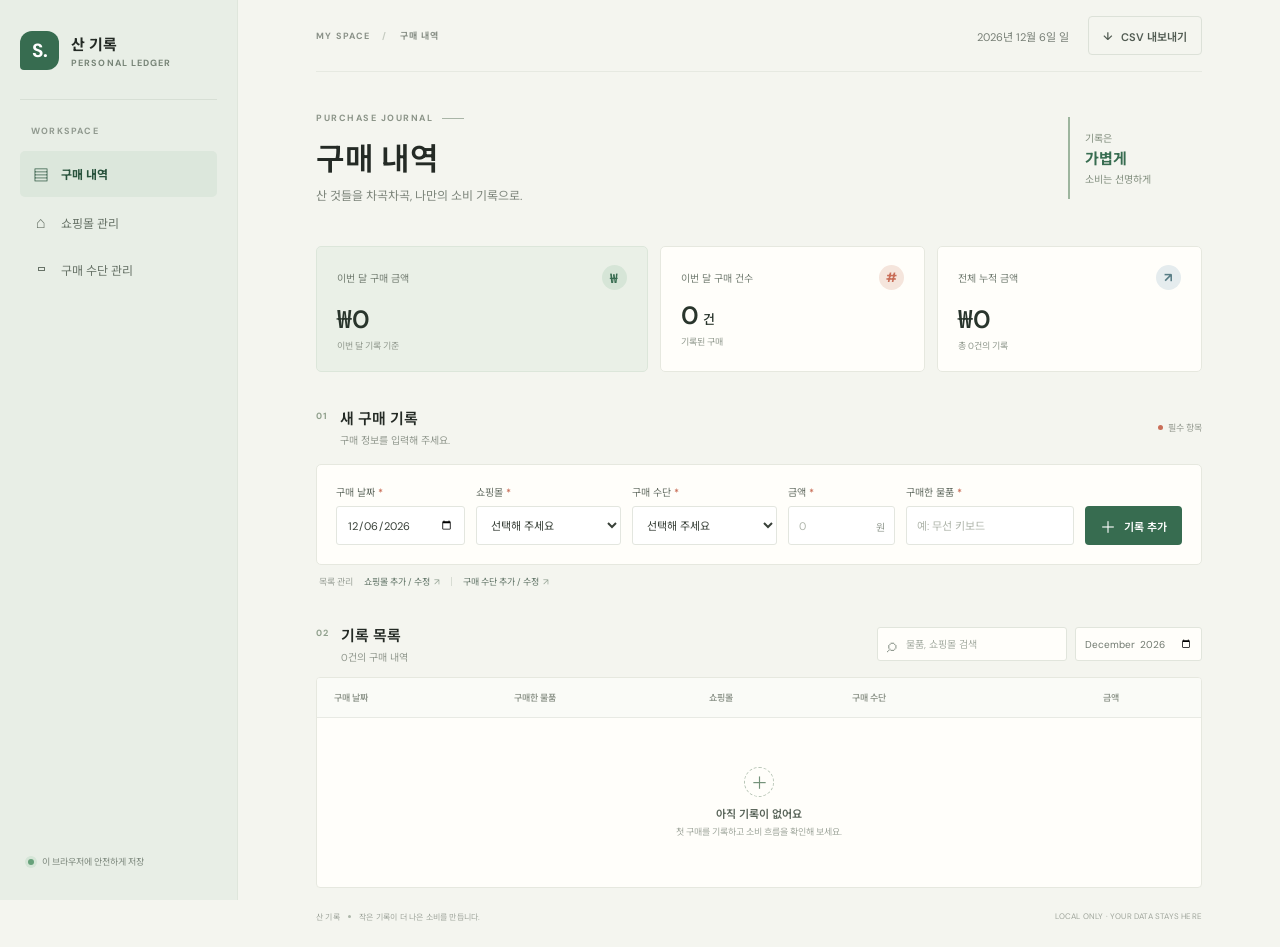
==== index.html @ e81015a6 "Build purchase journal site" ====
<!doctype html>
<html lang="ko">
  <head>
    <meta charset="UTF-8" />
    <meta name="viewport" content="width=device-width, initial-scale=1.0" />
    <meta name="theme-color" content="#f4f5ef" />
    <title>산 기록 | 구매 장부</title>
    <link rel="preconnect" href="https://fonts.googleapis.com" />
    <link rel="preconnect" href="https://fonts.gstatic.com" crossorigin />
    <link href="https://fonts.googleapis.com/css2?family=DM+Sans:wght@400;500;600;700&family=Noto+Sans+KR:wght@400;500;600;700&display=swap" rel="stylesheet" />
    <link rel="stylesheet" href="styles.css" />
    <script src="app.js" defer></script>
  </head>
  <body>
    <div class="app-shell">
      <aside class="sidebar">
        <a class="brand" href="#top" aria-label="산 기록 홈">
          <span class="brand-mark">S.</span>
          <span class="brand-copy"><strong>산 기록</strong><small>PERSONAL LEDGER</small></span>
        </a>
        <div class="sidebar-rule"></div>
        <p class="side-label">WORKSPACE</p>
        <a class="side-link active" href="#records"><span class="side-icon">▤</span>구매 내역</a>
        <button class="side-link" id="manage-shops-side"><span class="side-icon">⌂</span>쇼핑몰 관리</button>
        <button class="side-link" id="manage-cards-side"><span class="side-icon">▭</span>구매 수단 관리</button>
        <div class="sidebar-bottom">
          <span class="status-dot"></span>
          <span>이 브라우저에 안전하게 저장</span>
        </div>
      </aside>

      <main class="main-content" id="top">
        <header class="topbar">
          <div class="breadcrumb">MY SPACE <span>/</span> 구매 내역</div>
          <div class="topbar-actions">
            <span class="today-label" id="today-label"></span>
            <button class="button button-quiet" id="export-button" type="button"><span aria-hidden="true">↓</span> CSV 내보내기</button>
          </div>
        </header>

        <section class="page-heading" id="records">
          <div>
            <p class="eyebrow">PURCHASE JOURNAL <span class="eyebrow-line"></span></p>
            <h1>구매 내역</h1>
            <p class="heading-description">산 것들을 차곡차곡, 나만의 소비 기록으로.</p>
          </div>
          <div class="heading-stamp"><span>기록은</span><strong>가볍게</strong><span>소비는 선명하게</span></div>
        </section>

        <section class="summary-grid" aria-label="구매 요약">
          <article class="summary-panel summary-primary">
            <div class="summary-top"><span>이번 달 구매 금액</span><span class="summary-glyph">₩</span></div>
            <strong class="summary-value" id="month-total">₩0</strong>
            <span class="summary-note" id="month-caption">이번 달 기록 기준</span>
          </article>
          <article class="summary-panel">
            <div class="summary-top"><span>이번 달 구매 건수</span><span class="summary-glyph glyph-coral">#</span></div>
            <strong class="summary-value" id="month-count">0<span class="value-unit">건</span></strong>
            <span class="summary-note">기록된 구매</span>
          </article>
          <article class="summary-panel">
            <div class="summary-top"><span>전체 누적 금액</span><span class="summary-glyph glyph-blue">↗</span></div>
            <strong class="summary-value" id="all-total">₩0</strong>
            <span class="summary-note" id="all-caption">전체 기록 기준</span>
          </article>
        </section>

        <section class="entry-section" aria-labelledby="entry-title">
          <div class="section-heading">
            <div class="section-title-wrap"><span class="section-index">01</span><div><h2 id="entry-title">새 구매 기록</h2><p>구매 정보를 입력해 주세요.</p></div></div>
            <span class="required-note"><i></i> 필수 항목</span>
          </div>
          <form id="purchase-form" class="purchase-form">
            <label class="field field-date"><span>구매 날짜 <b>*</b></span><input id="purchase-date" name="date" type="date" required /></label>
            <label class="field"><span>쇼핑몰 <b>*</b></span><select id="purchase-shop" name="shop" required></select></label>
            <label class="field"><span>구매 수단 <b>*</b></span><select id="purchase-card" name="card" required></select></label>
            <label class="field field-amount"><span>금액 <b>*</b></span><div class="amount-input"><input id="purchase-amount" name="amount" type="number" min="1" step="1" placeholder="0" required /><span>원</span></div></label>
            <label class="field field-product"><span>구매한 물품 <b>*</b></span><input id="purchase-product" name="product" type="text" maxlength="100" placeholder="예: 무선 키보드" required /></label>
            <button class="button button-primary submit-button" id="submit-button" type="submit"><span aria-hidden="true">＋</span> 기록 추가</button>
            <button class="button button-cancel hidden" id="cancel-edit" type="button">수정 취소</button>
          </form>
          <div class="form-manage-links"><span>목록 관리</span><button type="button" id="manage-shops-inline">쇼핑몰 추가 / 수정 <span>↗</span></button><i></i><button type="button" id="manage-cards-inline">구매 수단 추가 / 수정 <span>↗</span></button></div>
        </section>

        <section class="records-section" aria-labelledby="records-title">
          <div class="section-heading records-heading">
            <div class="section-title-wrap"><span class="section-index">02</span><div><h2 id="records-title">기록 목록</h2><p><span id="visible-count">0</span>건의 구매 내역</p></div></div>
            <div class="filters">
              <label class="filter-search"><span aria-hidden="true">⌕</span><input id="search-input" type="search" placeholder="물품, 쇼핑몰 검색" aria-label="물품 또는 쇼핑몰 검색" /></label>
              <input id="month-filter" class="month-filter" type="month" aria-label="월별 필터" />
            </div>
          </div>
          <div class="table-wrap">
            <table>
              <thead><tr><th>구매 날짜</th><th>구매한 물품</th><th>쇼핑몰</th><th>구매 수단</th><th class="align-right">금액</th><th aria-label="관리"></th></tr></thead>
              <tbody id="records-body"></tbody>
            </table>
            <div class="empty-state" id="empty-state"><span class="empty-mark">＋</span><strong>아직 기록이 없어요</strong><p>첫 구매를 기록하고 소비 흐름을 확인해 보세요.</p></div>
          </div>
        </section>
        <footer class="page-footer"><span>산 기록 <i></i> 작은 기록이 더 나은 소비를 만듭니다.</span><span>LOCAL ONLY · YOUR DATA STAYS HERE</span></footer>
      </main>
    </div>

    <dialog class="manager-dialog" id="manager-dialog" aria-labelledby="manager-title">
      <div class="dialog-header"><div><p class="eyebrow">SETTINGS <span class="eyebrow-line"></span></p><h2 id="manager-title">목록 관리</h2></div><button class="icon-button" id="close-manager" type="button" aria-label="닫기">×</button></div>
      <div class="manager-tabs" role="tablist" aria-label="관리 항목"><button class="manager-tab active" id="shop-tab" type="button" role="tab">쇼핑몰</button><button class="manager-tab" id="card-tab" type="button" role="tab">구매 수단</button></div>
      <form class="manager-form" id="manager-form"><label class="visually-hidden" for="manager-name">이름</label><input id="manager-name" type="text" maxlength="40" placeholder="이름 입력" required /><button class="button button-primary" id="manager-submit" type="submit">추가</button></form>
      <p class="manager-hint" id="manager-hint"></p>
      <ul class="manager-list" id="manager-list"></ul>
    </dialog>
    <div class="toast" id="toast" role="status" aria-live="polite"></div>
  </body>
</html>
---- styles.css ----
:root {
  font-family: "DM Sans", "Noto Sans KR", sans-serif;
  color: #242a25;
  background: #f4f5ef;
  font-synthesis: none;
  text-rendering: optimizeLegibility;
  --ink: #242a25;
  --muted: #858b82;
  --line: #e4e7de;
  --paper: #fffefa;
  --green: #376c50;
  --green-dark: #28523c;
  --mint: #e7eee5;
  --coral: #c96e58;
}

* { box-sizing: border-box; }
body { margin: 0; min-width: 320px; background: #f4f5ef; }
button, input, select { font: inherit; }
button { cursor: pointer; }
.app-shell { min-height: 100vh; }
.sidebar { position: fixed; inset: 0 auto 0 0; z-index: 2; display: flex; width: 238px; flex-direction: column; padding: 31px 20px 20px; background: #e8eee6; border-right: 1px solid #dfe6dc; }
.brand { display: flex; align-items: center; gap: 12px; color: inherit; text-decoration: none; }
.brand-mark { display: grid; width: 39px; height: 39px; place-items: center; border-radius: 12px 12px 12px 4px; background: var(--green); color: white; font-size: 19px; font-weight: 700; }
.brand-copy { display: grid; gap: 2px; }
.brand-copy strong { font-size: 15px; letter-spacing: 0; }
.brand-copy small { color: #778477; font-size: 9px; font-weight: 700; letter-spacing: 1.1px; }
.sidebar-rule { height: 1px; margin: 29px 0 25px; background: #d7dfd5; }
.side-label { margin: 0 0 12px 11px; color: #90998f; font-size: 9px; font-weight: 700; letter-spacing: 1.2px; }
.side-link { display: flex; width: 100%; align-items: center; gap: 12px; margin: 2px 0; padding: 11px 12px; border: 0; border-radius: 5px; background: transparent; color: #687368; text-align: left; font-size: 12px; text-decoration: none; }
.side-link.active { background: #dce7dc; color: var(--green-dark); font-weight: 700; }
.side-link:hover { background: #dfe8de; color: var(--green-dark); }
.side-icon { display: inline-grid; width: 17px; place-items: center; font-size: 16px; }
.sidebar-bottom { display: flex; align-items: center; gap: 8px; margin-top: auto; padding: 12px 8px; color: #7d887d; font-size: 9px; }
.status-dot { width: 6px; height: 6px; border-radius: 50%; background: #67a17a; box-shadow: 0 0 0 3px #d5e5d7; }
.main-content { max-width: 1440px; min-height: 100vh; margin-left: 238px; padding: 0 6.1% 25px; }
.topbar { display: flex; height: 72px; align-items: center; justify-content: space-between; border-bottom: 1px solid #e6e9e1; }
.breadcrumb { color: #8a9188; font-size: 9px; font-weight: 700; letter-spacing: 1.15px; }
.breadcrumb span { margin: 0 9px; color: #c5cbc1; }
.topbar-actions { display: flex; align-items: center; gap: 19px; }
.today-label { color: #777f76; font-size: 11px; }
.button { display: inline-flex; min-height: 39px; align-items: center; justify-content: center; gap: 8px; padding: 0 14px; border: 1px solid transparent; border-radius: 4px; font-size: 11px; font-weight: 600; transition: background .16s ease, transform .16s ease; }
.button:active { transform: translateY(1px); }
.button-quiet { border-color: #dce1d8; background: transparent; color: #505a51; }
.button-quiet:hover { background: white; }
.button-primary { background: var(--green); color: white; }
.button-primary:hover { background: var(--green-dark); }
.page-heading { display: flex; min-height: 174px; align-items: center; justify-content: space-between; padding: 15px 0 17px; animation: settle-in .45s ease both; }
.eyebrow { display: flex; align-items: center; gap: 9px; margin: 0 0 10px; color: #8b9488; font-size: 9px; font-weight: 700; letter-spacing: 1.5px; }
.eyebrow-line { display: inline-block; width: 22px; height: 1px; background: #a9b5a7; }
h1, h2, p { margin-top: 0; }
h1 { margin-bottom: 6px; font-size: 31px; font-weight: 600; letter-spacing: 0; }
.heading-description { margin: 0; color: #7d857b; font-size: 12px; }
.heading-stamp { display: grid; min-width: 134px; gap: 2px; padding: 13px 15px; border-left: 2px solid #9db59e; color: #849080; font-size: 10px; }
.heading-stamp strong { color: var(--green); font-size: 15px; font-weight: 700; }
.summary-grid { display: grid; grid-template-columns: 1.25fr 1fr 1fr; gap: 12px; animation: settle-in .45s .06s ease both; }
.summary-panel { min-height: 126px; padding: 18px 20px; border: 1px solid #e6e8df; border-radius: 5px; background: var(--paper); }
.summary-primary { border-color: #dce6da; background: #eaf0e7; }
.summary-top { display: flex; align-items: center; justify-content: space-between; color: #737d72; font-size: 10px; }
.summary-glyph { display: grid; width: 25px; height: 25px; place-items: center; border-radius: 50%; background: #d6e5d7; color: var(--green); font-size: 13px; font-weight: 700; }
.glyph-coral { background: #f5e5dc; color: var(--coral); }
.glyph-blue { background: #e5ecee; color: #587d85; }
.summary-value { display: block; margin-top: 9px; color: #29352c; font-size: 25px; font-weight: 600; }
.value-unit { margin-left: 4px; font-size: 13px; font-weight: 500; }
.summary-note { display: block; margin-top: 3px; color: #91998e; font-size: 9px; }
.entry-section, .records-section { margin-top: 35px; }
.section-heading { display: flex; align-items: center; justify-content: space-between; margin-bottom: 17px; }
.section-title-wrap { display: flex; align-items: center; gap: 12px; }
.section-index { align-self: flex-start; padding-top: 3px; color: #91a18e; font-size: 9px; font-weight: 700; letter-spacing: .8px; }
.section-title-wrap h2 { margin: 0 0 3px; font-size: 15px; font-weight: 600; }
.section-title-wrap p { margin: 0; color: #91988e; font-size: 10px; }
.required-note { color: #959b91; font-size: 9px; }
.required-note i { display: inline-block; width: 5px; height: 5px; margin-right: 3px; border-radius: 50%; background: var(--coral); vertical-align: 1px; }
.purchase-form { display: grid; grid-template-columns: 1fr 1.12fr 1.12fr .83fr 1.3fr auto; align-items: end; gap: 11px; padding: 19px; border: 1px solid #e6e8df; border-radius: 5px; background: var(--paper); }
.field { display: grid; min-width: 0; gap: 7px; color: #646d63; font-size: 10px; }
.field b { color: var(--coral); font-weight: 600; }
.field input, .field select, .manager-form input { width: 100%; height: 39px; min-width: 0; padding: 0 10px; border: 1px solid #e3e6df; border-radius: 3px; outline: 0; background: #fff; color: #394139; font-size: 11px; }
.field input:focus, .field select:focus, .manager-form input:focus, .filter-search:focus-within, .month-filter:focus { border-color: #91ae95; box-shadow: 0 0 0 2px #e6efe6; }
.field input::placeholder, .manager-form input::placeholder { color: #b0b6ac; }
.amount-input { position: relative; }
.amount-input input { padding-right: 28px; }
.amount-input span { position: absolute; top: 13px; right: 10px; color: #929a90; font-size: 10px; }
.submit-button { white-space: nowrap; }
.submit-button span { font-size: 16px; font-weight: 400; }
.button-cancel { border-color: #dce1d8; background: #fff; color: #596259; }
.hidden { display: none !important; }
.form-manage-links { display: flex; align-items: center; gap: 11px; margin: 10px 0 0 3px; color: #9aa198; font-size: 9px; }
.form-manage-links button { padding: 0; border: 0; background: transparent; color: #627568; font-size: 9px; }
.form-manage-links button:hover { color: var(--green-dark); text-decoration: underline; }
.form-manage-links button span { margin-left: 2px; color: #92a092; }
.form-manage-links i { width: 1px; height: 9px; background: #d7dcd3; }
.records-section { margin-top: 36px; }
.records-heading { margin-bottom: 13px; }
.filters { display: flex; align-items: center; gap: 8px; }
.filter-search { display: flex; width: 190px; height: 34px; align-items: center; gap: 7px; padding: 0 9px; border: 1px solid #e1e5dc; border-radius: 3px; background: #fffefa; color: #939c92; }
.filter-search span { font-size: 19px; line-height: 1; }
.filter-search input { width: 100%; min-width: 0; border: 0; outline: 0; background: transparent; color: #414a41; font-size: 10px; }
.filter-search input::placeholder { color: #a6ada3; }
.month-filter { height: 34px; padding: 0 8px; border: 1px solid #e1e5dc; border-radius: 3px; outline: 0; background: #fffefa; color: #70796f; font-size: 10px; }
.table-wrap { min-height: 210px; overflow-x: auto; border: 1px solid #e6e8df; border-radius: 4px; background: var(--paper); }
table { width: 100%; border-collapse: collapse; text-align: left; }
thead { background: #fafbf7; }
th { height: 39px; padding: 0 13px; border-bottom: 1px solid #e8eae4; color: #92998f; font-size: 9px; font-weight: 600; white-space: nowrap; }
td { height: 49px; padding: 0 13px; border-bottom: 1px solid #eef0ea; color: #626b61; font-size: 10px; white-space: nowrap; }
tbody tr:last-child td { border-bottom: 0; }
tbody tr:hover { background: #fbfcf8; }
th:first-child, td:first-child { padding-left: 17px; }
th:last-child, td:last-child { padding-right: 11px; }
.product-cell { color: #343d35; font-weight: 600; }
.store-label { display: inline-flex; align-items: center; padding: 4px 7px; border-radius: 3px; background: #f0f3ed; color: #637464; font-size: 9px; }
.card-label { color: #7c847a; }
.align-right { text-align: right; }
.amount-cell { text-align: right; color: #38443a; font-weight: 600; }
.row-actions { display: flex; justify-content: flex-end; gap: 4px; }
.row-actions button { padding: 5px 7px; border: 0; border-radius: 3px; background: transparent; color: #8e978c; font-size: 9px; }
.row-actions button:hover { background: #edf2eb; color: var(--green-dark); }
.empty-state { display: grid; min-height: 169px; align-content: center; justify-items: center; padding: 18px; color: #7e887d; }
.empty-mark { display: grid; width: 30px; height: 30px; margin-bottom: 8px; place-items: center; border: 1px dashed #b6c4b5; border-radius: 50%; color: #729078; font-size: 17px; }
.empty-state strong { color: #596459; font-size: 11px; font-weight: 600; }
.empty-state p { margin: 4px 0 0; color: #a0a79d; font-size: 9px; }
.page-footer { display: flex; justify-content: space-between; margin-top: 23px; color: #a0a69d; font-size: 8px; letter-spacing: .2px; }
.page-footer i { display: inline-block; width: 3px; height: 3px; margin: 0 6px 2px; border-radius: 50%; background: #adb7aa; }
.manager-dialog { width: min(460px, calc(100vw - 32px)); max-height: min(680px, calc(100vh - 40px)); padding: 24px; border: 1px solid #e4e8df; border-radius: 6px; background: #fffefa; color: var(--ink); box-shadow: 0 18px 70px #2737292b; }
.manager-dialog::backdrop { background: #28332d66; backdrop-filter: blur(2px); }
.dialog-header { display: flex; align-items: flex-start; justify-content: space-between; }
.dialog-header h2 { margin: 0; font-size: 20px; font-weight: 600; }
.dialog-header .eyebrow { margin-bottom: 6px; }
.icon-button { display: grid; width: 31px; height: 31px; place-items: center; border: 1px solid #e5e8e1; border-radius: 4px; background: white; color: #747d73; font-size: 20px; }
.manager-tabs { display: flex; gap: 18px; margin: 22px 0 14px; border-bottom: 1px solid #e7e9e3; }
.manager-tab { position: relative; padding: 0 0 10px; border: 0; background: transparent; color: #929a90; font-size: 11px; }
.manager-tab.active { color: var(--green-dark); font-weight: 700; }
.manager-tab.active::after { position: absolute; right: 0; bottom: -1px; left: 0; height: 2px; background: var(--green); content: ""; }
.manager-form { display: grid; grid-template-columns: 1fr auto; gap: 8px; }
.manager-form input { height: 40px; }
.manager-hint { min-height: 13px; margin: 8px 0 3px; color: #9ba298; font-size: 9px; }
.manager-list { display: grid; max-height: 320px; gap: 6px; overflow-y: auto; margin: 0; padding: 0; list-style: none; }
.manager-item { display: flex; min-height: 43px; align-items: center; justify-content: space-between; gap: 12px; padding: 6px 9px 6px 12px; border: 1px solid #eceee8; border-radius: 3px; color: #485248; font-size: 11px; }
.manager-item small { margin-left: 7px; color: #a1a79e; font-size: 9px; }
.manager-item-actions { display: flex; gap: 3px; }
.manager-item-actions button { padding: 5px 7px; border: 0; border-radius: 3px; background: transparent; color: #798378; font-size: 9px; }
.manager-item-actions button:hover { background: #edf2eb; }
.toast { position: fixed; right: 24px; bottom: 24px; z-index: 5; padding: 11px 15px; border-radius: 4px; background: #293d30; color: white; font-size: 11px; opacity: 0; pointer-events: none; transform: translateY(8px); transition: opacity .2s ease, transform .2s ease; }
.toast.show { opacity: 1; transform: translateY(0); }
.visually-hidden { position: absolute; width: 1px; height: 1px; overflow: hidden; clip: rect(0, 0, 0, 0); white-space: nowrap; }
@keyframes settle-in { from { opacity: 0; transform: translateY(7px); } to { opacity: 1; transform: translateY(0); } }

@media (max-width: 1100px) {
  .sidebar { width: 205px; }
  .main-content { margin-left: 205px; padding-right: 4%; padding-left: 4%; }
  .purchase-form { grid-template-columns: repeat(3, minmax(0, 1fr)); }
  .submit-button, .button-cancel { align-self: end; }
}
@media (max-width: 760px) {
  .sidebar { position: relative; width: 100%; height: auto; flex-direction: row; align-items: center; padding: 12px 16px; border-right: 0; border-bottom: 1px solid #dfe6dc; }
  .brand-mark { width: 34px; height: 34px; }
  .sidebar-rule, .side-label, .sidebar-bottom { display: none; }
  .sidebar > .side-link { width: auto; margin-left: auto; padding: 9px 8px; font-size: 0; }
  .sidebar > .side-link + .side-link { margin-left: 2px; }
  .side-icon { font-size: 16px; }
  .main-content { margin-left: 0; padding: 0 18px 22px; }
  .topbar { height: 57px; }
  .today-label { display: none; }
  .page-heading { min-height: 144px; }
  .heading-stamp { min-width: 100px; padding: 9px 10px; font-size: 9px; }
  .heading-stamp strong { font-size: 13px; }
  h1 { font-size: 27px; }
  .summary-grid { grid-template-columns: 1fr 1fr; gap: 8px; }
  .summary-panel { min-height: 110px; padding: 14px; }
  .summary-primary { grid-column: span 2; }
  .summary-value { font-size: 22px; }
  .entry-section, .records-section { margin-top: 28px; }
  .purchase-form { grid-template-columns: 1fr 1fr; padding: 14px; }
  .field-product { grid-column: span 2; }
  .submit-button, .button-cancel { min-height: 39px; }
  .section-heading.records-heading { align-items: flex-start; gap: 12px; flex-direction: column; }
  .filters { width: 100%; }
  .filter-search { flex: 1; width: auto; }
  .month-filter { width: 142px; }
  .table-wrap { min-height: 200px; }
  table { min-width: 700px; }
  .empty-state { min-width: 700px; }
  .page-footer { gap: 8px; flex-direction: column; }
}
@media (max-width: 400px) {
  .main-content { padding-right: 12px; padding-left: 12px; }
  .page-heading { min-height: 130px; }
  .heading-stamp { min-width: 85px; }
  .summary-top { font-size: 9px; }
  .purchase-form { gap: 9px; padding: 11px; }
  .field input, .field select { padding: 0 7px; font-size: 10px; }
  .button { padding: 0 10px; }
  .manager-dialog { padding: 19px; }
}
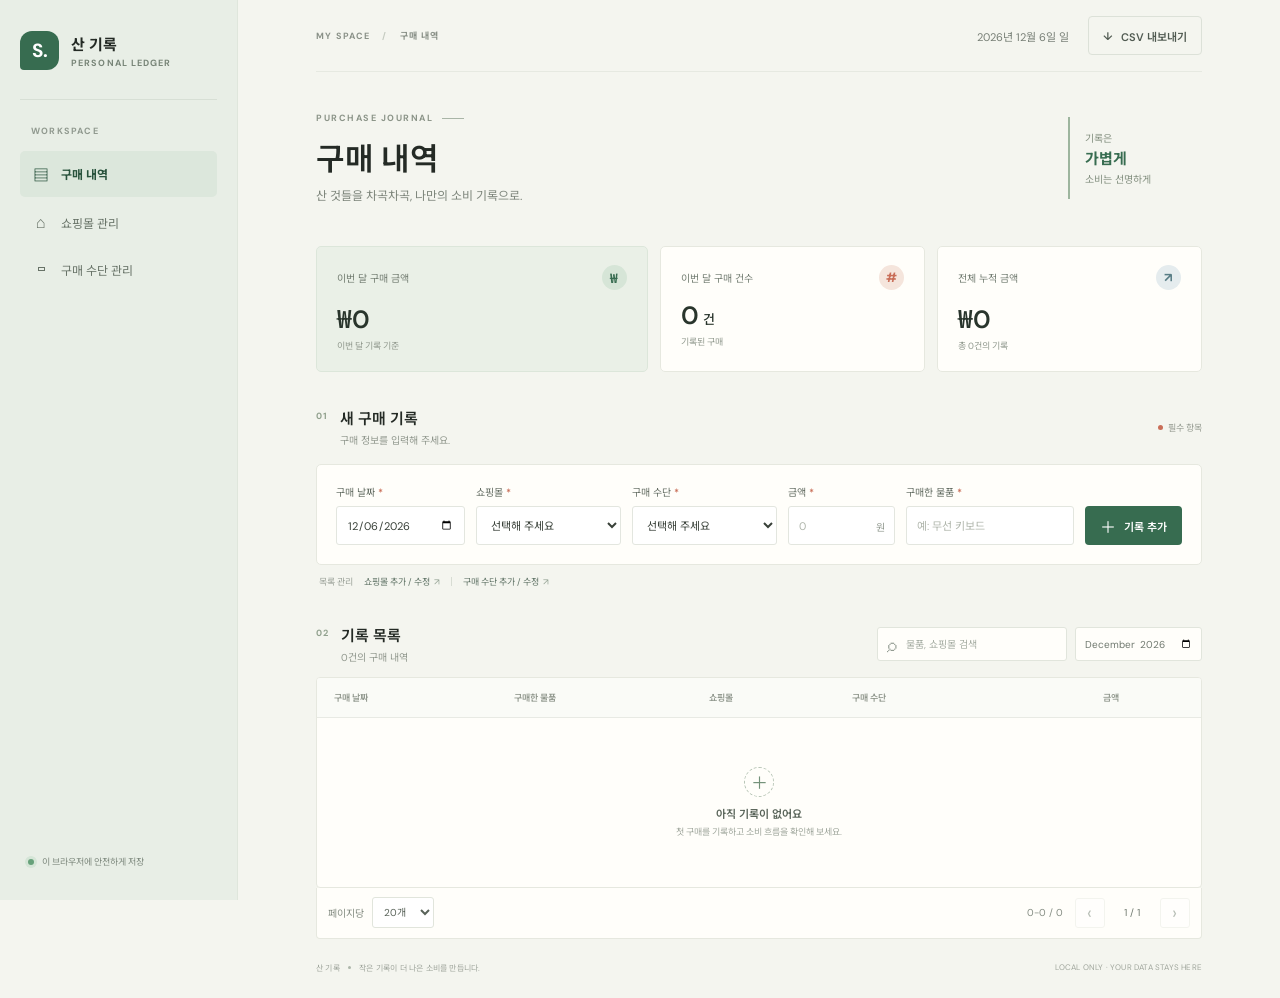
==== commit c00da5f8: "Add purchase list pagination" ====
--- a/index.html
+++ b/index.html
@@ -9,7 +9,7 @@
     <link rel="preconnect" href="https://fonts.gstatic.com" crossorigin />
     <link href="https://fonts.googleapis.com/css2?family=DM+Sans:wght@400;500;600;700&family=Noto+Sans+KR:wght@400;500;600;700&display=swap" rel="stylesheet" />
     <link rel="stylesheet" href="styles.css" />
-    <script src="app.js" defer></script>
+    <script src="app.js?v=pagination-1" defer></script>
   </head>
   <body>
     <div class="app-shell">
@@ -97,6 +97,15 @@
             </table>
             <div class="empty-state" id="empty-state"><span class="empty-mark">＋</span><strong>아직 기록이 없어요</strong><p>첫 구매를 기록하고 소비 흐름을 확인해 보세요.</p></div>
           </div>
+          <div class="pagination-bar" role="group" aria-label="기록 페이지 이동">
+            <label class="page-size-control"><span>페이지당</span><select id="page-size" aria-label="페이지당 표시 개수"><option value="20">20개</option><option value="50">50개</option><option value="100">100개</option></select></label>
+            <span class="page-range" id="page-range">0-0 / 0</span>
+            <nav class="pagination-actions" aria-label="기록 페이지">
+              <button class="page-button" id="previous-page" type="button" aria-label="이전 페이지" title="이전 페이지">‹</button>
+              <span class="page-number" id="page-number">1 / 1</span>
+              <button class="page-button" id="next-page" type="button" aria-label="다음 페이지" title="다음 페이지">›</button>
+            </nav>
+          </div>
         </section>
         <footer class="page-footer"><span>산 기록 <i></i> 작은 기록이 더 나은 소비를 만듭니다.</span><span>LOCAL ONLY · YOUR DATA STAYS HERE</span></footer>
       </main>
--- a/styles.css
+++ b/styles.css
@@ -118,6 +118,16 @@
 .empty-mark { display: grid; width: 30px; height: 30px; margin-bottom: 8px; place-items: center; border: 1px dashed #b6c4b5; border-radius: 50%; color: #729078; font-size: 17px; }
 .empty-state strong { color: #596459; font-size: 11px; font-weight: 600; }
 .empty-state p { margin: 4px 0 0; color: #a0a79d; font-size: 9px; }
+.pagination-bar { display: flex; min-height: 51px; align-items: center; justify-content: space-between; gap: 12px; padding: 8px 11px; border: 1px solid #e6e8df; border-top: 0; border-radius: 0 0 4px 4px; background: #fffefa; color: #858d83; font-size: 10px; }
+.page-size-control { display: inline-flex; align-items: center; gap: 8px; white-space: nowrap; }
+.page-size-control select { height: 31px; padding: 0 7px; border: 1px solid #e1e5dc; border-radius: 3px; outline: 0; background: #fff; color: #596359; font-size: 10px; }
+.page-size-control select:focus { border-color: #91ae95; box-shadow: 0 0 0 2px #e6efe6; }
+.page-range { margin-left: auto; white-space: nowrap; }
+.pagination-actions { display: inline-flex; align-items: center; gap: 8px; }
+.page-button { display: grid; width: 30px; height: 30px; place-items: center; border: 1px solid #e1e5dc; border-radius: 3px; background: #fff; color: #4f6252; font-size: 18px; line-height: 1; }
+.page-button:hover:not(:disabled) { border-color: #b7c8b7; background: #f3f7f1; }
+.page-button:disabled { cursor: default; opacity: .4; }
+.page-number { min-width: 39px; color: #6f786e; text-align: center; font-variant-numeric: tabular-nums; }
 .page-footer { display: flex; justify-content: space-between; margin-top: 23px; color: #a0a69d; font-size: 8px; letter-spacing: .2px; }
 .page-footer i { display: inline-block; width: 3px; height: 3px; margin: 0 6px 2px; border-radius: 50%; background: #adb7aa; }
 .manager-dialog { width: min(460px, calc(100vw - 32px)); max-height: min(680px, calc(100vh - 40px)); padding: 24px; border: 1px solid #e4e8df; border-radius: 6px; background: #fffefa; color: var(--ink); box-shadow: 0 18px 70px #2737292b; }
@@ -179,6 +189,9 @@
   .table-wrap { min-height: 200px; }
   table { min-width: 700px; }
   .empty-state { min-width: 700px; }
+  .pagination-bar { flex-wrap: wrap; gap: 8px; padding: 8px; }
+  .page-range { margin-left: auto; }
+  .pagination-actions { margin-left: auto; }
   .page-footer { gap: 8px; flex-direction: column; }
 }
 @media (max-width: 400px) {
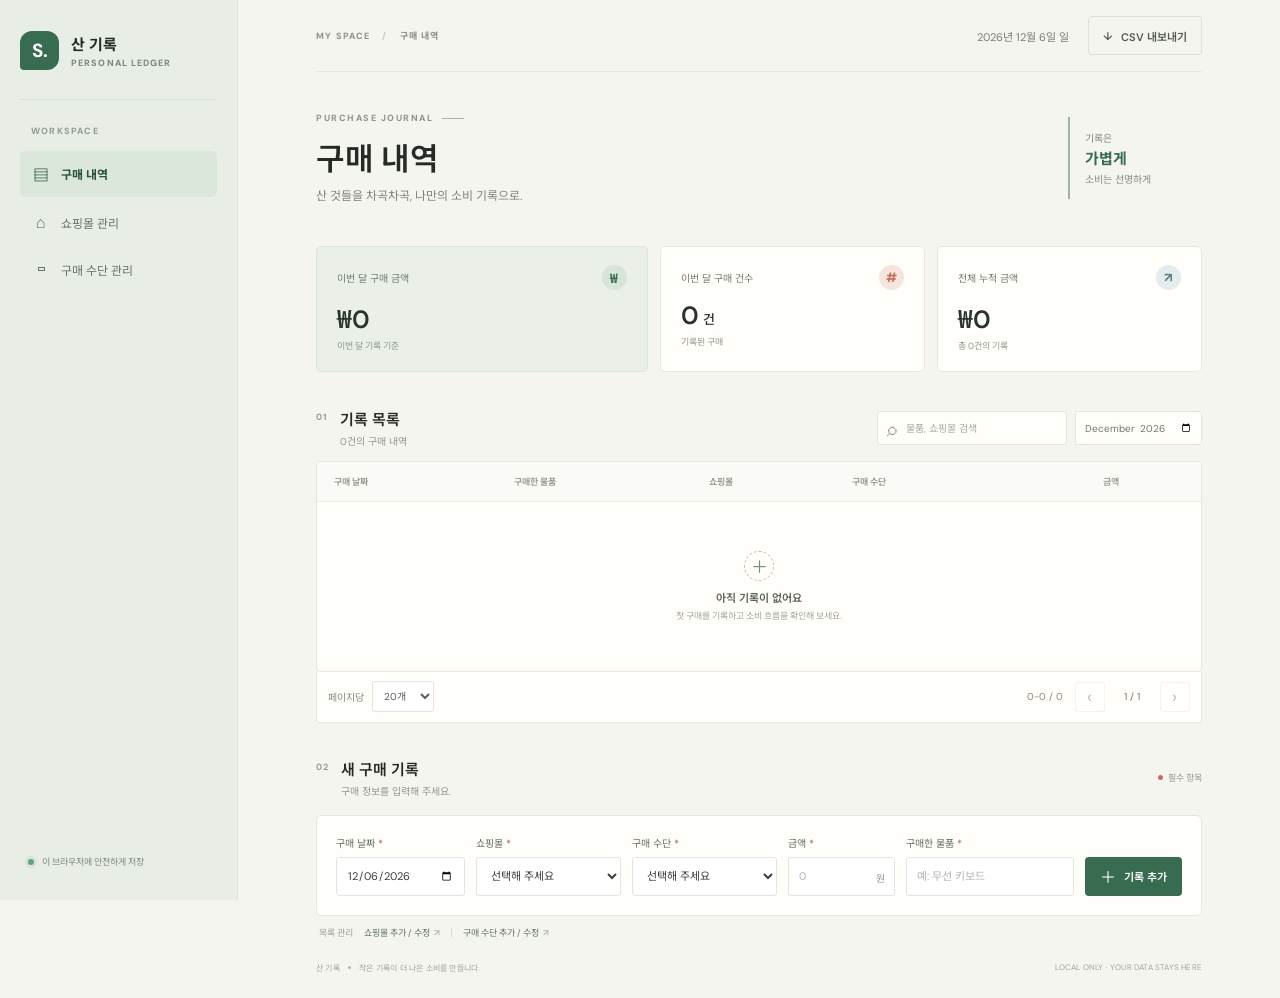
==== commit f2ede515: "Show purchase history before entry form" ====
--- a/index.html
+++ b/index.html
@@ -38,7 +38,7 @@
           </div>
         </header>
 
-        <section class="page-heading" id="records">
+        <section class="page-heading">
           <div>
             <p class="eyebrow">PURCHASE JOURNAL <span class="eyebrow-line"></span></p>
             <h1>구매 내역</h1>
@@ -65,26 +65,9 @@
           </article>
         </section>
 
-        <section class="entry-section" aria-labelledby="entry-title">
-          <div class="section-heading">
-            <div class="section-title-wrap"><span class="section-index">01</span><div><h2 id="entry-title">새 구매 기록</h2><p>구매 정보를 입력해 주세요.</p></div></div>
-            <span class="required-note"><i></i> 필수 항목</span>
-          </div>
-          <form id="purchase-form" class="purchase-form">
-            <label class="field field-date"><span>구매 날짜 <b>*</b></span><input id="purchase-date" name="date" type="date" required /></label>
-            <label class="field"><span>쇼핑몰 <b>*</b></span><select id="purchase-shop" name="shop" required></select></label>
-            <label class="field"><span>구매 수단 <b>*</b></span><select id="purchase-card" name="card" required></select></label>
-            <label class="field field-amount"><span>금액 <b>*</b></span><div class="amount-input"><input id="purchase-amount" name="amount" type="number" min="1" step="1" placeholder="0" required /><span>원</span></div></label>
-            <label class="field field-product"><span>구매한 물품 <b>*</b></span><input id="purchase-product" name="product" type="text" maxlength="100" placeholder="예: 무선 키보드" required /></label>
-            <button class="button button-primary submit-button" id="submit-button" type="submit"><span aria-hidden="true">＋</span> 기록 추가</button>
-            <button class="button button-cancel hidden" id="cancel-edit" type="button">수정 취소</button>
-          </form>
-          <div class="form-manage-links"><span>목록 관리</span><button type="button" id="manage-shops-inline">쇼핑몰 추가 / 수정 <span>↗</span></button><i></i><button type="button" id="manage-cards-inline">구매 수단 추가 / 수정 <span>↗</span></button></div>
-        </section>
-
-        <section class="records-section" aria-labelledby="records-title">
+        <section class="records-section" id="records" aria-labelledby="records-title">
           <div class="section-heading records-heading">
-            <div class="section-title-wrap"><span class="section-index">02</span><div><h2 id="records-title">기록 목록</h2><p><span id="visible-count">0</span>건의 구매 내역</p></div></div>
+            <div class="section-title-wrap"><span class="section-index">01</span><div><h2 id="records-title">기록 목록</h2><p><span id="visible-count">0</span>건의 구매 내역</p></div></div>
             <div class="filters">
               <label class="filter-search"><span aria-hidden="true">⌕</span><input id="search-input" type="search" placeholder="물품, 쇼핑몰 검색" aria-label="물품 또는 쇼핑몰 검색" /></label>
               <input id="month-filter" class="month-filter" type="month" aria-label="월별 필터" />
@@ -107,6 +90,23 @@
             </nav>
           </div>
         </section>
+
+        <section class="entry-section" aria-labelledby="entry-title">
+          <div class="section-heading">
+            <div class="section-title-wrap"><span class="section-index">02</span><div><h2 id="entry-title">새 구매 기록</h2><p>구매 정보를 입력해 주세요.</p></div></div>
+            <span class="required-note"><i></i> 필수 항목</span>
+          </div>
+          <form id="purchase-form" class="purchase-form">
+            <label class="field field-date"><span>구매 날짜 <b>*</b></span><input id="purchase-date" name="date" type="date" required /></label>
+            <label class="field"><span>쇼핑몰 <b>*</b></span><select id="purchase-shop" name="shop" required></select></label>
+            <label class="field"><span>구매 수단 <b>*</b></span><select id="purchase-card" name="card" required></select></label>
+            <label class="field field-amount"><span>금액 <b>*</b></span><div class="amount-input"><input id="purchase-amount" name="amount" type="number" min="1" step="1" placeholder="0" required /><span>원</span></div></label>
+            <label class="field field-product"><span>구매한 물품 <b>*</b></span><input id="purchase-product" name="product" type="text" maxlength="100" placeholder="예: 무선 키보드" required /></label>
+            <button class="button button-primary submit-button" id="submit-button" type="submit"><span aria-hidden="true">＋</span> 기록 추가</button>
+            <button class="button button-cancel hidden" id="cancel-edit" type="button">수정 취소</button>
+          </form>
+          <div class="form-manage-links"><span>목록 관리</span><button type="button" id="manage-shops-inline">쇼핑몰 추가 / 수정 <span>↗</span></button><i></i><button type="button" id="manage-cards-inline">구매 수단 추가 / 수정 <span>↗</span></button></div>
+        </section>
         <footer class="page-footer"><span>산 기록 <i></i> 작은 기록이 더 나은 소비를 만듭니다.</span><span>LOCAL ONLY · YOUR DATA STAYS HERE</span></footer>
       </main>
     </div>
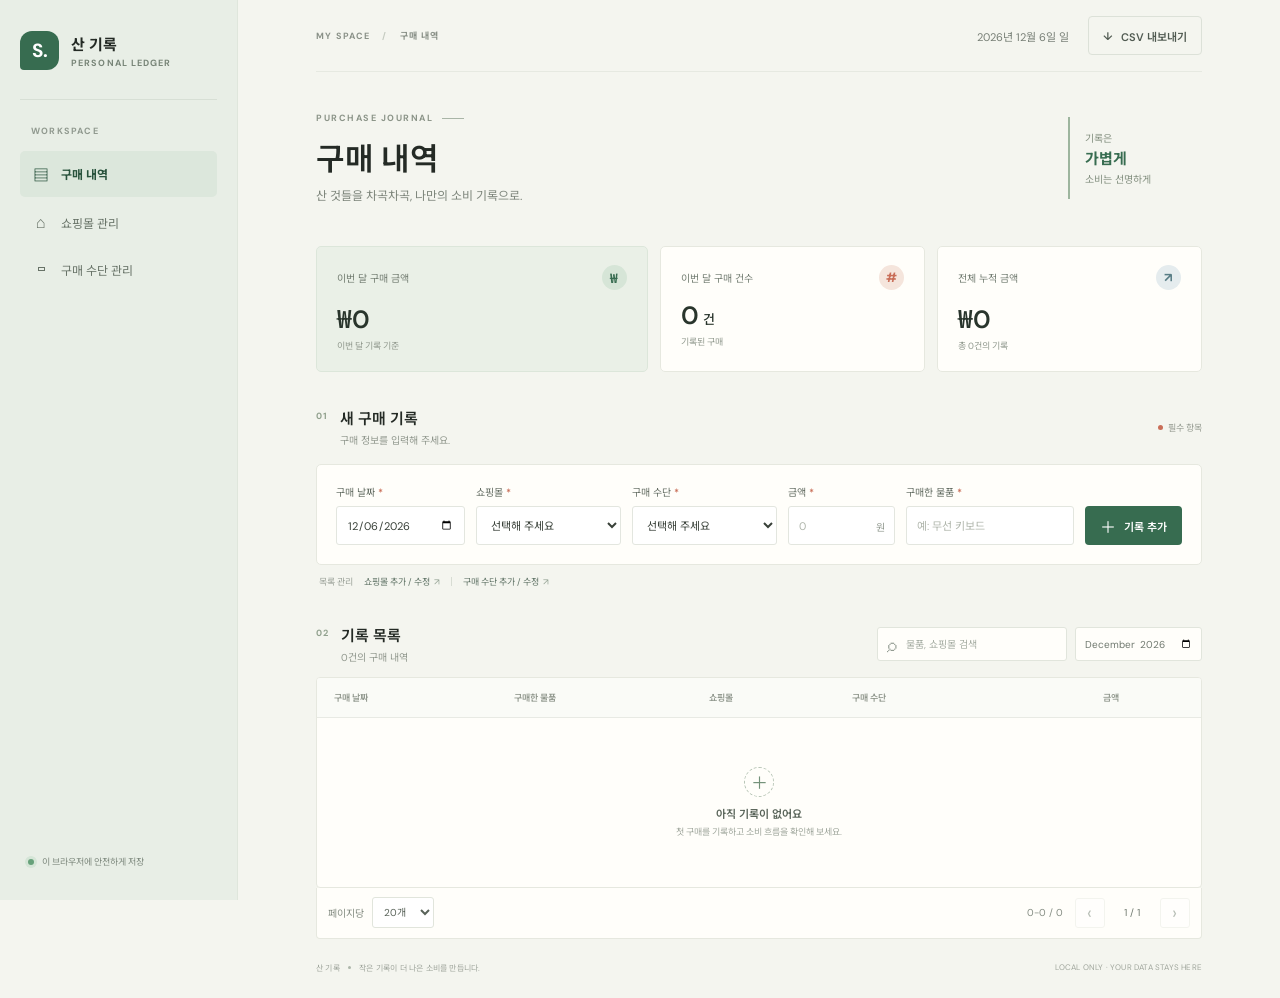
==== commit 41b7df3e: "Place purchase entry form above history" ====
--- a/index.html
+++ b/index.html
@@ -65,9 +65,26 @@
           </article>
         </section>
 
+        <section class="entry-section" aria-labelledby="entry-title">
+          <div class="section-heading">
+            <div class="section-title-wrap"><span class="section-index">01</span><div><h2 id="entry-title">새 구매 기록</h2><p>구매 정보를 입력해 주세요.</p></div></div>
+            <span class="required-note"><i></i> 필수 항목</span>
+          </div>
+          <form id="purchase-form" class="purchase-form">
+            <label class="field field-date"><span>구매 날짜 <b>*</b></span><input id="purchase-date" name="date" type="date" required /></label>
+            <label class="field"><span>쇼핑몰 <b>*</b></span><select id="purchase-shop" name="shop" required></select></label>
+            <label class="field"><span>구매 수단 <b>*</b></span><select id="purchase-card" name="card" required></select></label>
+            <label class="field field-amount"><span>금액 <b>*</b></span><div class="amount-input"><input id="purchase-amount" name="amount" type="number" min="1" step="1" placeholder="0" required /><span>원</span></div></label>
+            <label class="field field-product"><span>구매한 물품 <b>*</b></span><input id="purchase-product" name="product" type="text" maxlength="100" placeholder="예: 무선 키보드" required /></label>
+            <button class="button button-primary submit-button" id="submit-button" type="submit"><span aria-hidden="true">＋</span> 기록 추가</button>
+            <button class="button button-cancel hidden" id="cancel-edit" type="button">수정 취소</button>
+          </form>
+          <div class="form-manage-links"><span>목록 관리</span><button type="button" id="manage-shops-inline">쇼핑몰 추가 / 수정 <span>↗</span></button><i></i><button type="button" id="manage-cards-inline">구매 수단 추가 / 수정 <span>↗</span></button></div>
+        </section>
+
         <section class="records-section" id="records" aria-labelledby="records-title">
           <div class="section-heading records-heading">
-            <div class="section-title-wrap"><span class="section-index">01</span><div><h2 id="records-title">기록 목록</h2><p><span id="visible-count">0</span>건의 구매 내역</p></div></div>
+            <div class="section-title-wrap"><span class="section-index">02</span><div><h2 id="records-title">기록 목록</h2><p><span id="visible-count">0</span>건의 구매 내역</p></div></div>
             <div class="filters">
               <label class="filter-search"><span aria-hidden="true">⌕</span><input id="search-input" type="search" placeholder="물품, 쇼핑몰 검색" aria-label="물품 또는 쇼핑몰 검색" /></label>
               <input id="month-filter" class="month-filter" type="month" aria-label="월별 필터" />
@@ -90,23 +107,6 @@
             </nav>
           </div>
         </section>
-
-        <section class="entry-section" aria-labelledby="entry-title">
-          <div class="section-heading">
-            <div class="section-title-wrap"><span class="section-index">02</span><div><h2 id="entry-title">새 구매 기록</h2><p>구매 정보를 입력해 주세요.</p></div></div>
-            <span class="required-note"><i></i> 필수 항목</span>
-          </div>
-          <form id="purchase-form" class="purchase-form">
-            <label class="field field-date"><span>구매 날짜 <b>*</b></span><input id="purchase-date" name="date" type="date" required /></label>
-            <label class="field"><span>쇼핑몰 <b>*</b></span><select id="purchase-shop" name="shop" required></select></label>
-            <label class="field"><span>구매 수단 <b>*</b></span><select id="purchase-card" name="card" required></select></label>
-            <label class="field field-amount"><span>금액 <b>*</b></span><div class="amount-input"><input id="purchase-amount" name="amount" type="number" min="1" step="1" placeholder="0" required /><span>원</span></div></label>
-            <label class="field field-product"><span>구매한 물품 <b>*</b></span><input id="purchase-product" name="product" type="text" maxlength="100" placeholder="예: 무선 키보드" required /></label>
-            <button class="button button-primary submit-button" id="submit-button" type="submit"><span aria-hidden="true">＋</span> 기록 추가</button>
-            <button class="button button-cancel hidden" id="cancel-edit" type="button">수정 취소</button>
-          </form>
-          <div class="form-manage-links"><span>목록 관리</span><button type="button" id="manage-shops-inline">쇼핑몰 추가 / 수정 <span>↗</span></button><i></i><button type="button" id="manage-cards-inline">구매 수단 추가 / 수정 <span>↗</span></button></div>
-        </section>
         <footer class="page-footer"><span>산 기록 <i></i> 작은 기록이 더 나은 소비를 만듭니다.</span><span>LOCAL ONLY · YOUR DATA STAYS HERE</span></footer>
       </main>
     </div>
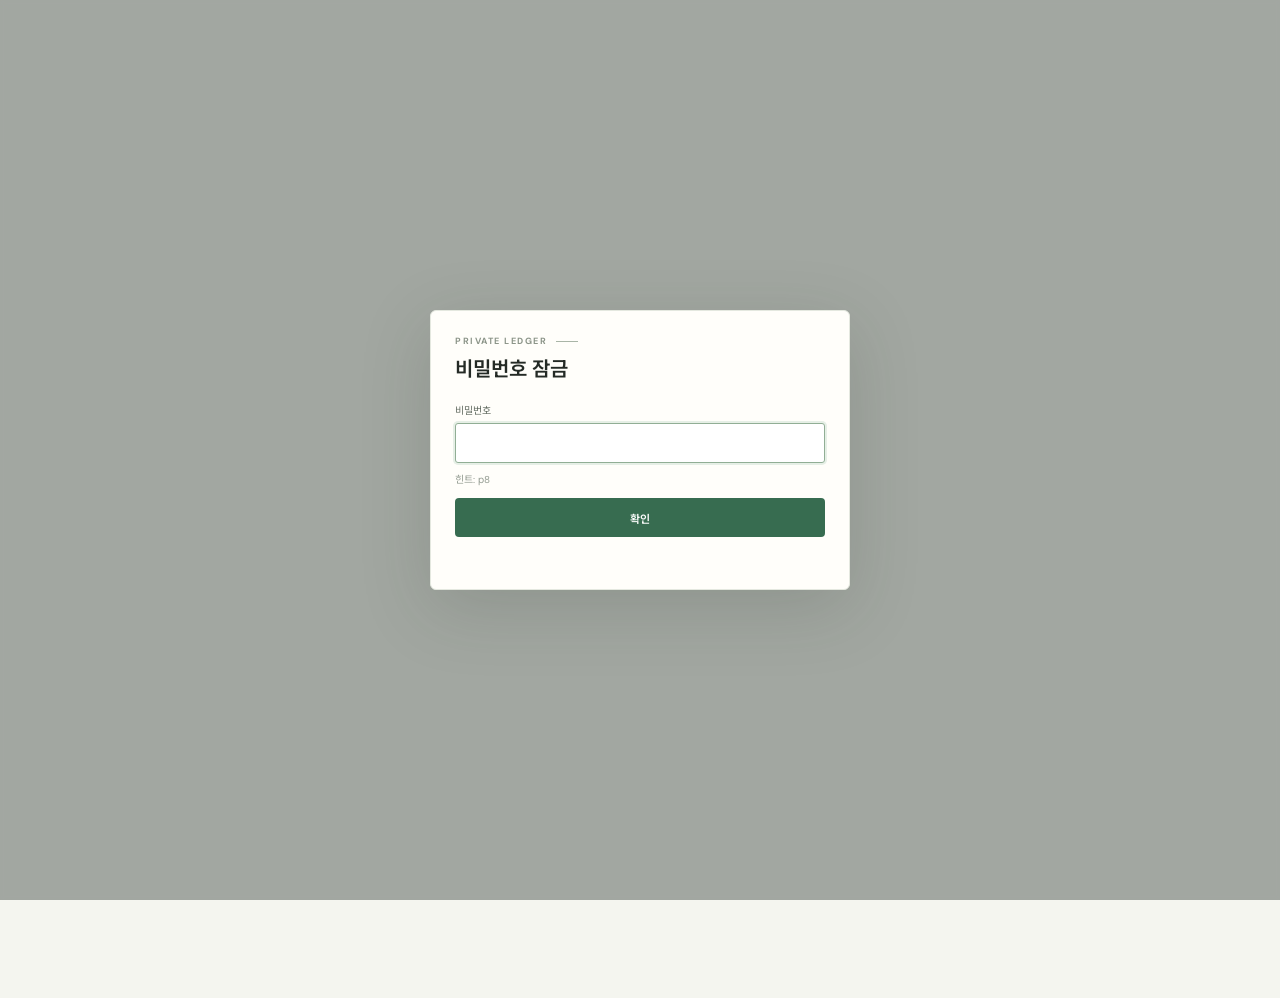
==== commit 8319a664: "Add password-only private ledger lock" ====
--- a/index.html
+++ b/index.html
@@ -9,7 +9,8 @@
     <link rel="preconnect" href="https://fonts.gstatic.com" crossorigin />
     <link href="https://fonts.googleapis.com/css2?family=DM+Sans:wght@400;500;600;700&family=Noto+Sans+KR:wght@400;500;600;700&display=swap" rel="stylesheet" />
     <link rel="stylesheet" href="styles.css" />
-    <script src="app.js?v=pagination-1" defer></script>
+    <script src="access-lock.js?v=password-lock-1" defer></script>
+    <script src="app.js?v=password-lock-1" defer></script>
   </head>
   <body>
     <div class="app-shell">
@@ -25,7 +26,7 @@
         <button class="side-link" id="manage-cards-side"><span class="side-icon">▭</span>구매 수단 관리</button>
         <div class="sidebar-bottom">
           <span class="status-dot"></span>
-          <span>이 브라우저에 안전하게 저장</span>
+          <span id="storage-status">이 브라우저에 저장</span>
         </div>
       </aside>
 
@@ -34,6 +35,7 @@
           <div class="breadcrumb">MY SPACE <span>/</span> 구매 내역</div>
           <div class="topbar-actions">
             <span class="today-label" id="today-label"></span>
+            <button class="button button-quiet" id="account-button" type="button">로그인</button>
             <button class="button button-quiet" id="export-button" type="button"><span aria-hidden="true">↓</span> CSV 내보내기</button>
           </div>
         </header>
@@ -118,6 +120,15 @@
       <p class="manager-hint" id="manager-hint"></p>
       <ul class="manager-list" id="manager-list"></ul>
     </dialog>
+    <dialog class="manager-dialog account-dialog" id="account-dialog" aria-labelledby="account-title">
+      <div class="dialog-header"><div><p class="eyebrow">PRIVATE LEDGER <span class="eyebrow-line"></span></p><h2 id="account-title">비밀번호 잠금</h2></div></div>
+      <form class="auth-form" id="auth-form">
+        <label class="auth-field"><span>비밀번호</span><input id="password-input" type="password" autocomplete="current-password" required /></label>
+        <p class="password-hint">힌트: p8</p>
+        <button class="button button-primary" id="password-submit" type="submit">확인</button>
+      </form>
+      <p class="account-message" id="account-message" role="status" aria-live="polite"></p>
+    </dialog>
     <div class="toast" id="toast" role="status" aria-live="polite"></div>
   </body>
 </html>
--- a/styles.css
+++ b/styles.css
@@ -19,6 +19,7 @@
 button, input, select { font: inherit; }
 button { cursor: pointer; }
 .app-shell { min-height: 100vh; }
+body.auth-locked .app-shell { visibility: hidden; }
 .sidebar { position: fixed; inset: 0 auto 0 0; z-index: 2; display: flex; width: 238px; flex-direction: column; padding: 31px 20px 20px; background: #e8eee6; border-right: 1px solid #dfe6dc; }
 .brand { display: flex; align-items: center; gap: 12px; color: inherit; text-decoration: none; }
 .brand-mark { display: grid; width: 39px; height: 39px; place-items: center; border-radius: 12px 12px 12px 4px; background: var(--green); color: white; font-size: 19px; font-weight: 700; }
@@ -131,6 +132,7 @@
 .page-footer { display: flex; justify-content: space-between; margin-top: 23px; color: #a0a69d; font-size: 8px; letter-spacing: .2px; }
 .page-footer i { display: inline-block; width: 3px; height: 3px; margin: 0 6px 2px; border-radius: 50%; background: #adb7aa; }
 .manager-dialog { width: min(460px, calc(100vw - 32px)); max-height: min(680px, calc(100vh - 40px)); padding: 24px; border: 1px solid #e4e8df; border-radius: 6px; background: #fffefa; color: var(--ink); box-shadow: 0 18px 70px #2737292b; }
+.account-dialog { max-width: 420px; }
 .manager-dialog::backdrop { background: #28332d66; backdrop-filter: blur(2px); }
 .dialog-header { display: flex; align-items: flex-start; justify-content: space-between; }
 .dialog-header h2 { margin: 0; font-size: 20px; font-weight: 600; }
@@ -142,6 +144,13 @@
 .manager-tab.active::after { position: absolute; right: 0; bottom: -1px; left: 0; height: 2px; background: var(--green); content: ""; }
 .manager-form { display: grid; grid-template-columns: 1fr auto; gap: 8px; }
 .manager-form input { height: 40px; }
+.auth-form { display: grid; gap: 12px; margin-top: 20px; }
+.auth-field { display: grid; gap: 6px; color: #646d63; font-size: 10px; }
+.auth-field input { width: 100%; height: 40px; padding: 0 10px; border: 1px solid #e3e6df; border-radius: 3px; outline: 0; background: #fff; color: #394139; font-size: 12px; }
+.auth-field input:focus { border-color: #91ae95; box-shadow: 0 0 0 2px #e6efe6; }
+.account-user { margin: 14px 0 0; color: #536454; font-size: 11px; }
+.account-message { min-height: 16px; margin: 12px 0 0; color: #8b9488; font-size: 10px; line-height: 1.5; }
+.account-dialog #logout-button { width: 100%; margin-top: 10px; }
 .manager-hint { min-height: 13px; margin: 8px 0 3px; color: #9ba298; font-size: 9px; }
 .manager-list { display: grid; max-height: 320px; gap: 6px; overflow-y: auto; margin: 0; padding: 0; list-style: none; }
 .manager-item { display: flex; min-height: 43px; align-items: center; justify-content: space-between; gap: 12px; padding: 6px 9px 6px 12px; border: 1px solid #eceee8; border-radius: 3px; color: #485248; font-size: 11px; }
@@ -153,6 +162,8 @@
 .toast.show { opacity: 1; transform: translateY(0); }
 .visually-hidden { position: absolute; width: 1px; height: 1px; overflow: hidden; clip: rect(0, 0, 0, 0); white-space: nowrap; }
 @keyframes settle-in { from { opacity: 0; transform: translateY(7px); } to { opacity: 1; transform: translateY(0); } }
+
+.password-hint { margin: -4px 0 0; color: #929a90; font-size: 10px; }
 
 @media (max-width: 1100px) {
   .sidebar { width: 205px; }
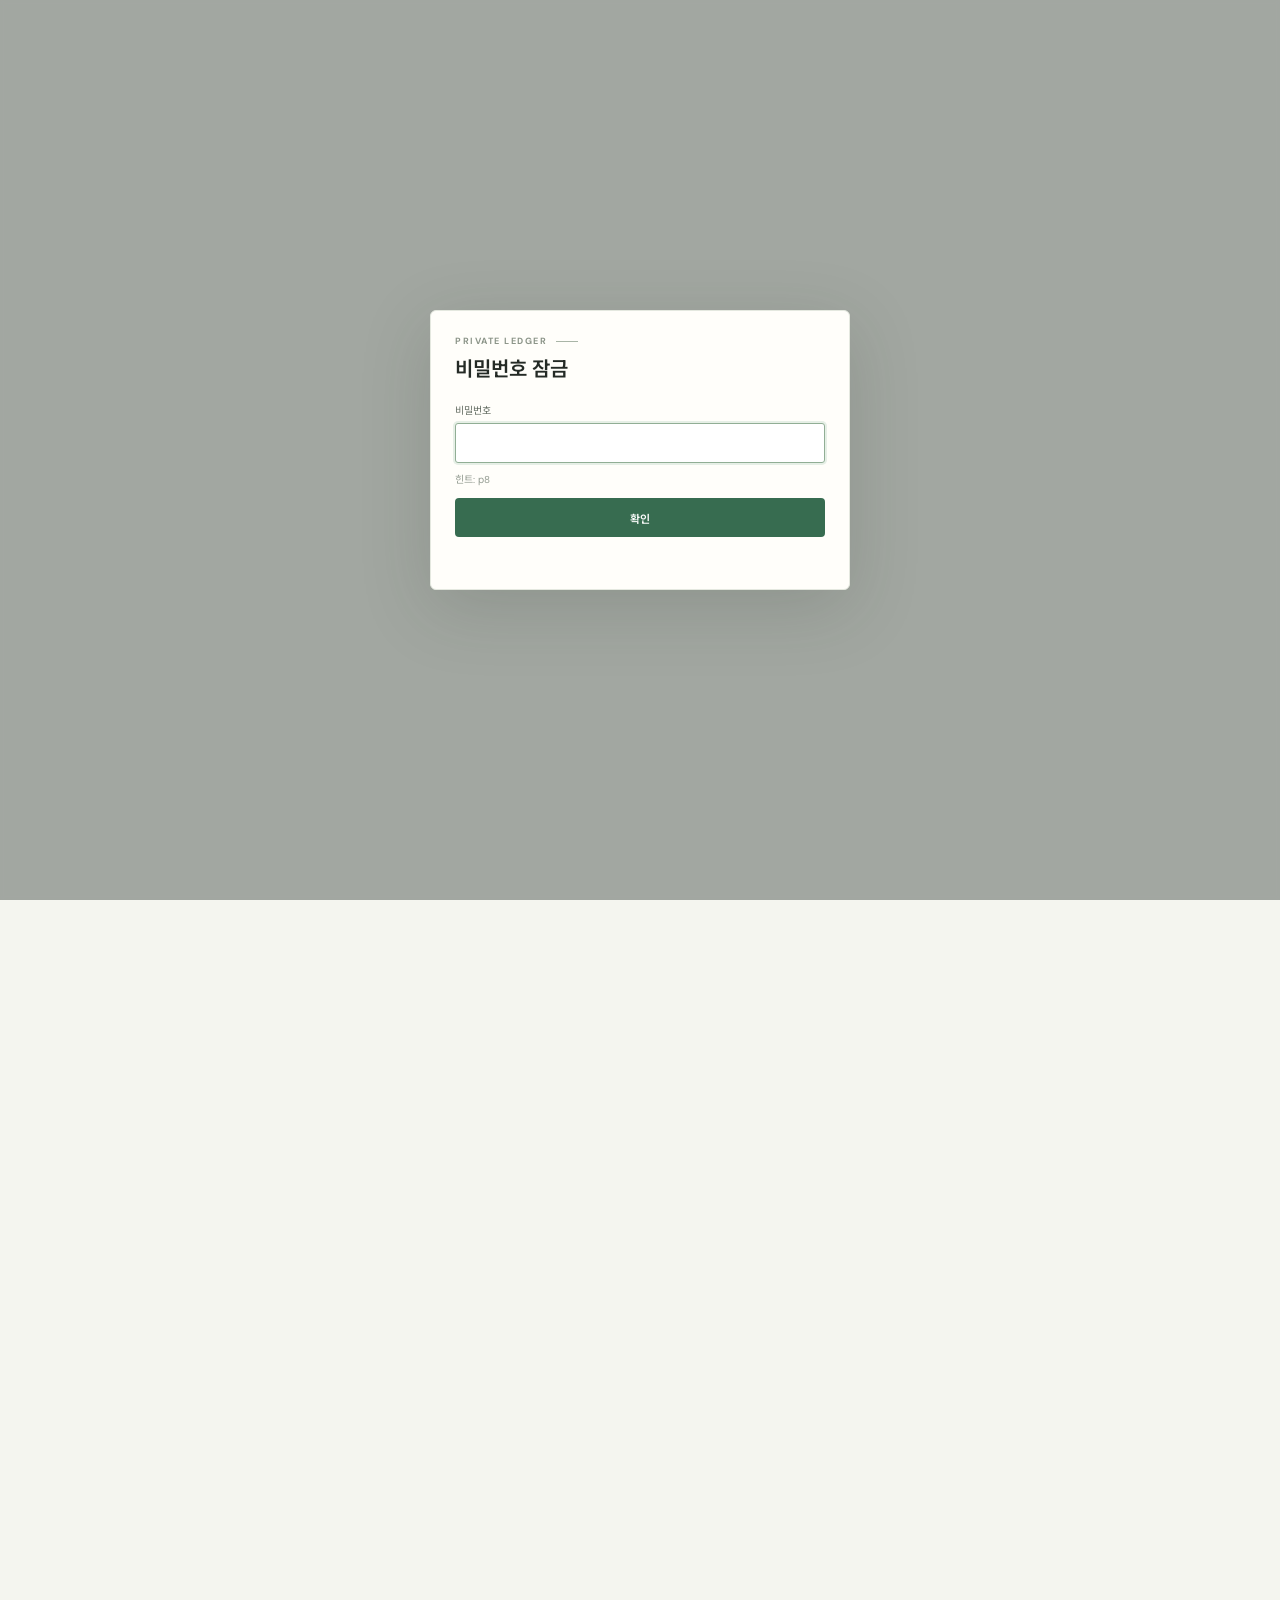
==== commit 10cdb716: "Add private investment ledger page" ====
--- a/index.html
+++ b/index.html
@@ -22,6 +22,7 @@
         <div class="sidebar-rule"></div>
         <p class="side-label">WORKSPACE</p>
         <a class="side-link active" href="#records"><span class="side-icon">▤</span>구매 내역</a>
+        <a class="side-link" href="investment.html"><span class="side-icon">↗</span>투자 장부</a>
         <button class="side-link" id="manage-shops-side"><span class="side-icon">⌂</span>쇼핑몰 관리</button>
         <button class="side-link" id="manage-cards-side"><span class="side-icon">▭</span>구매 수단 관리</button>
         <div class="sidebar-bottom">
